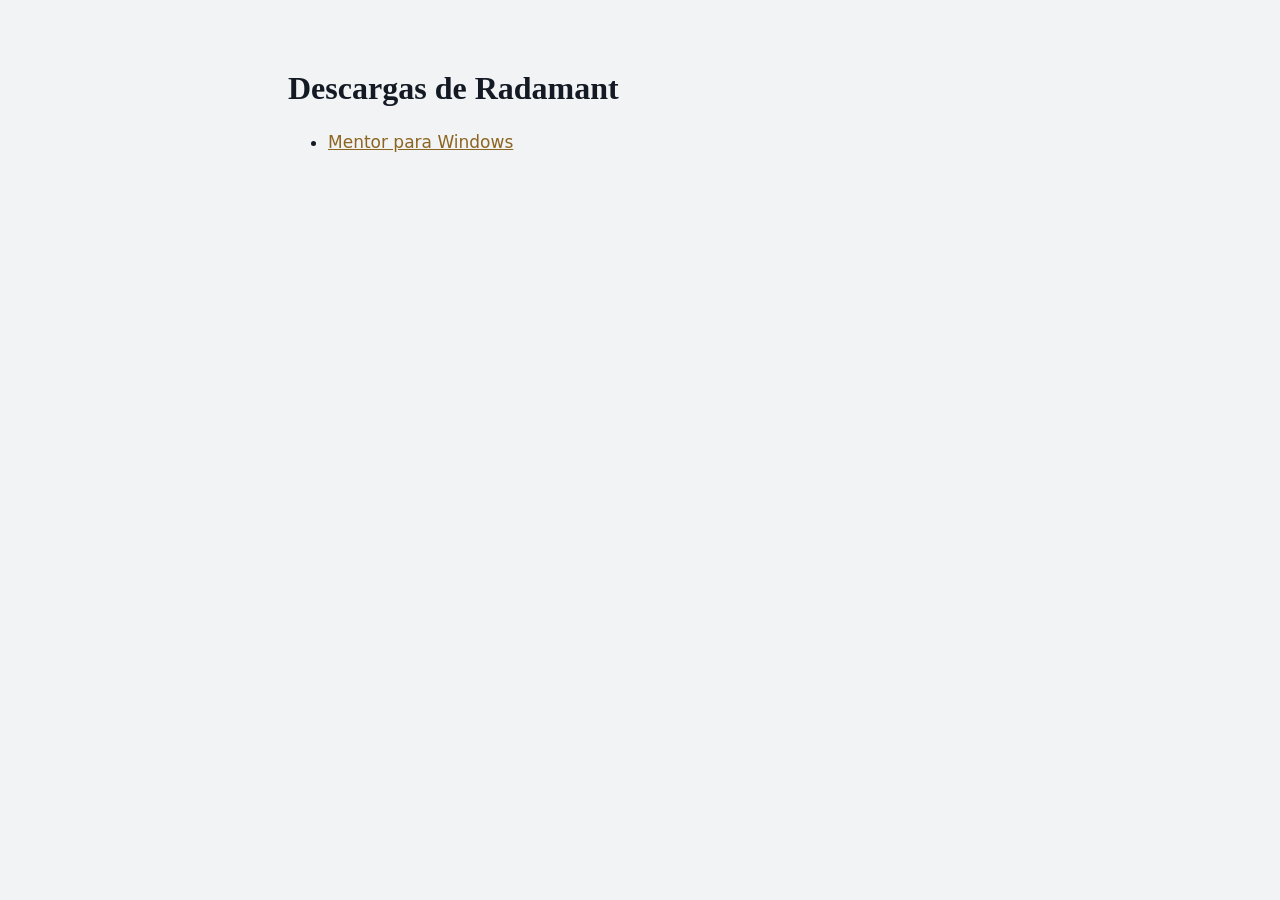
==== index.html @ 1bee1c7c "El sitio de descargas: portada y privacidad de Mentor Co-Authored-By: Claude Opus 5.5 (1M context) <" ====
<!doctype html>
<html lang="es">
<head>
  <meta charset="utf-8">
  <meta name="viewport" content="width=device-width, initial-scale=1">
  <title>Descargas de Radamant</title>
  <style>
    :root { --paper: #F1F3F5; --ink: #131A24; --accent: #8C6520; color-scheme: light dark; }
    @media (prefers-color-scheme: dark) { :root { --paper: #0F141A; --ink: #E7EBEF; --accent: #D8AF61; } }
    body { margin: 0; background: var(--paper); color: var(--ink); font: 1.0625rem/1.6 "IBM Plex Sans", "Segoe UI", system-ui, sans-serif; }
    main { max-width: 44rem; margin: 0 auto; padding: 3rem 1rem; }
    h1 { font: 600 2rem/1.2 "Newsreader", "Iowan Old Style", Georgia, serif; }
    a { color: var(--accent); }
  </style>
</head>
<body>
  <main>
    <h1>Descargas de Radamant</h1>
    <ul><li><a href="mentor/">Mentor para Windows</a></li></ul>
  </main>
</body>
</html>
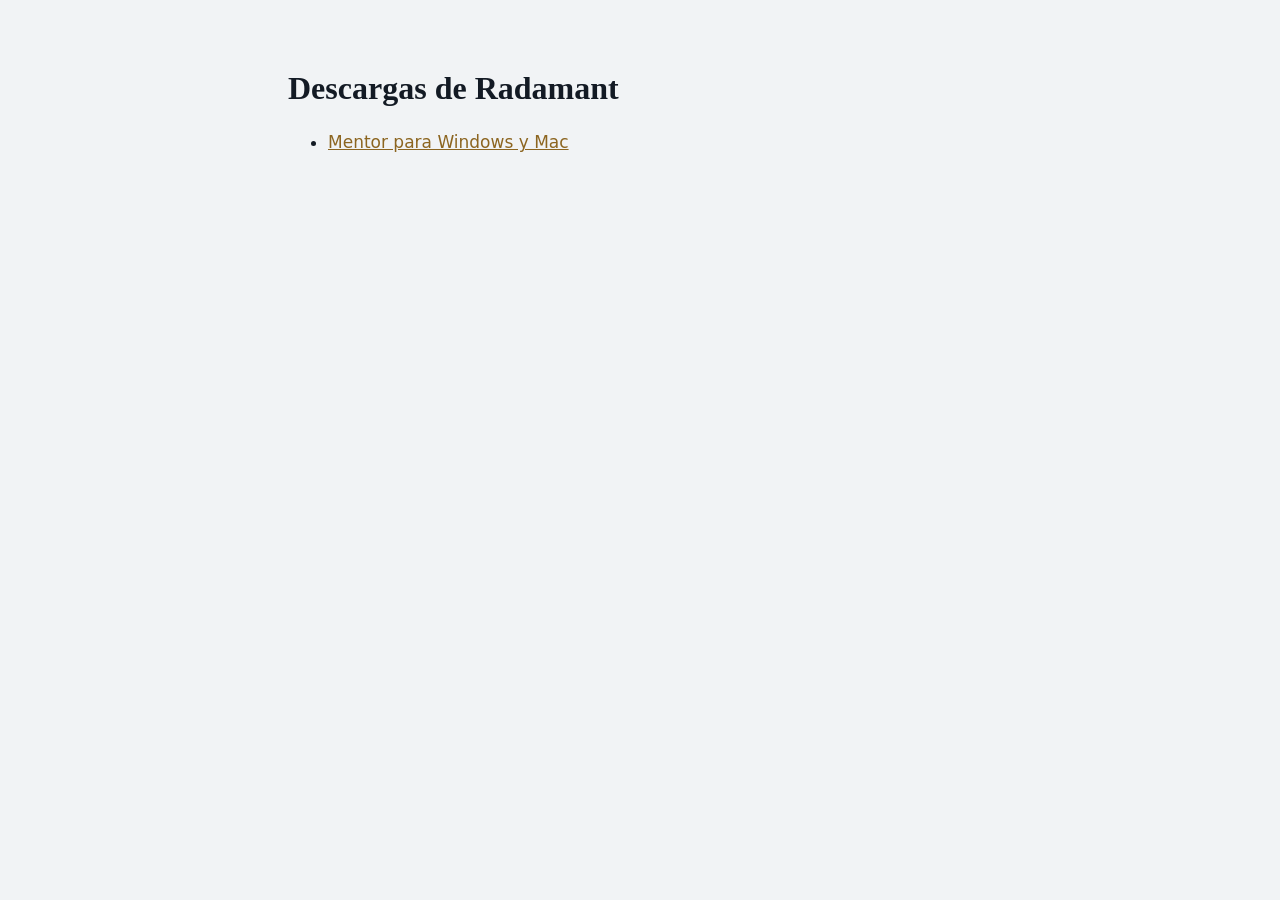
==== commit 48fe2c20: "Mentor 0.15.0: también para Mac Co-Authored-By: Claude Opus 5.5 (1M context) <noreply@anthropic.com>" ====
--- a/index.html
+++ b/index.html
@@ -16,7 +16,7 @@
 <body>
   <main>
     <h1>Descargas de Radamant</h1>
-    <ul><li><a href="mentor/">Mentor para Windows</a></li></ul>
+    <ul><li><a href="mentor/">Mentor para Windows y Mac</a></li></ul>
   </main>
 </body>
 </html>
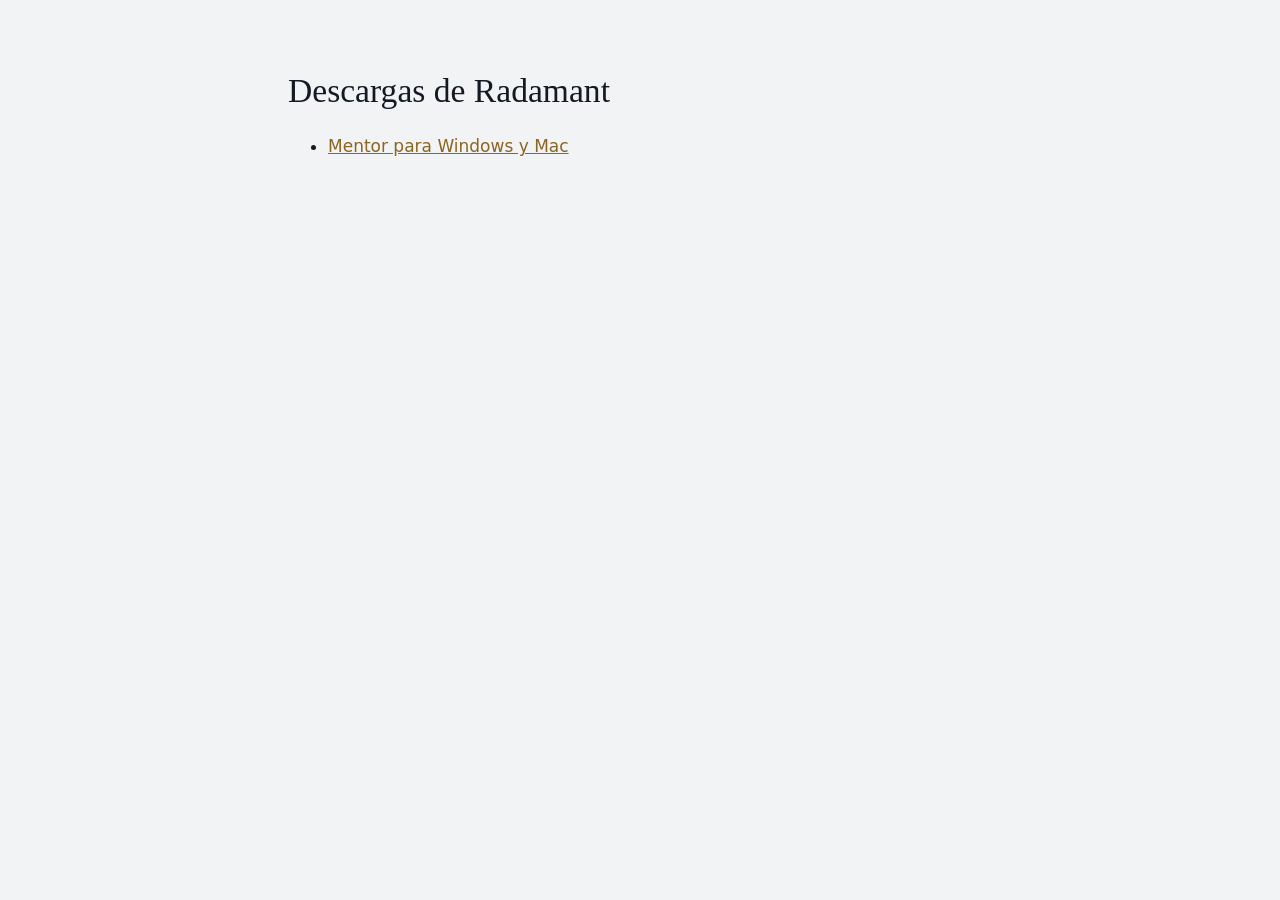
==== commit 99a11f4e: "Portada: Marcellus en el titular, con las letras del sitio Co-Authored-By: Claude Opus 5.5 <noreply@" ====
--- a/index.html
+++ b/index.html
@@ -4,12 +4,13 @@
   <meta charset="utf-8">
   <meta name="viewport" content="width=device-width, initial-scale=1">
   <title>Descargas de Radamant</title>
+  <link rel="stylesheet" href="/fuentes/letras.css">
   <style>
     :root { --paper: #F1F3F5; --ink: #131A24; --accent: #8C6520; color-scheme: light dark; }
     @media (prefers-color-scheme: dark) { :root { --paper: #0F141A; --ink: #E7EBEF; --accent: #D8AF61; } }
     body { margin: 0; background: var(--paper); color: var(--ink); font: 1.0625rem/1.6 "IBM Plex Sans", "Segoe UI", system-ui, sans-serif; }
     main { max-width: 44rem; margin: 0 auto; padding: 3rem 1rem; }
-    h1 { font: 600 2rem/1.2 "Newsreader", "Iowan Old Style", Georgia, serif; }
+    h1 { font: 400 2.1rem/1.2 "Marcellus", Optima, Candara, Georgia, serif; }
     a { color: var(--accent); }
   </style>
 </head>
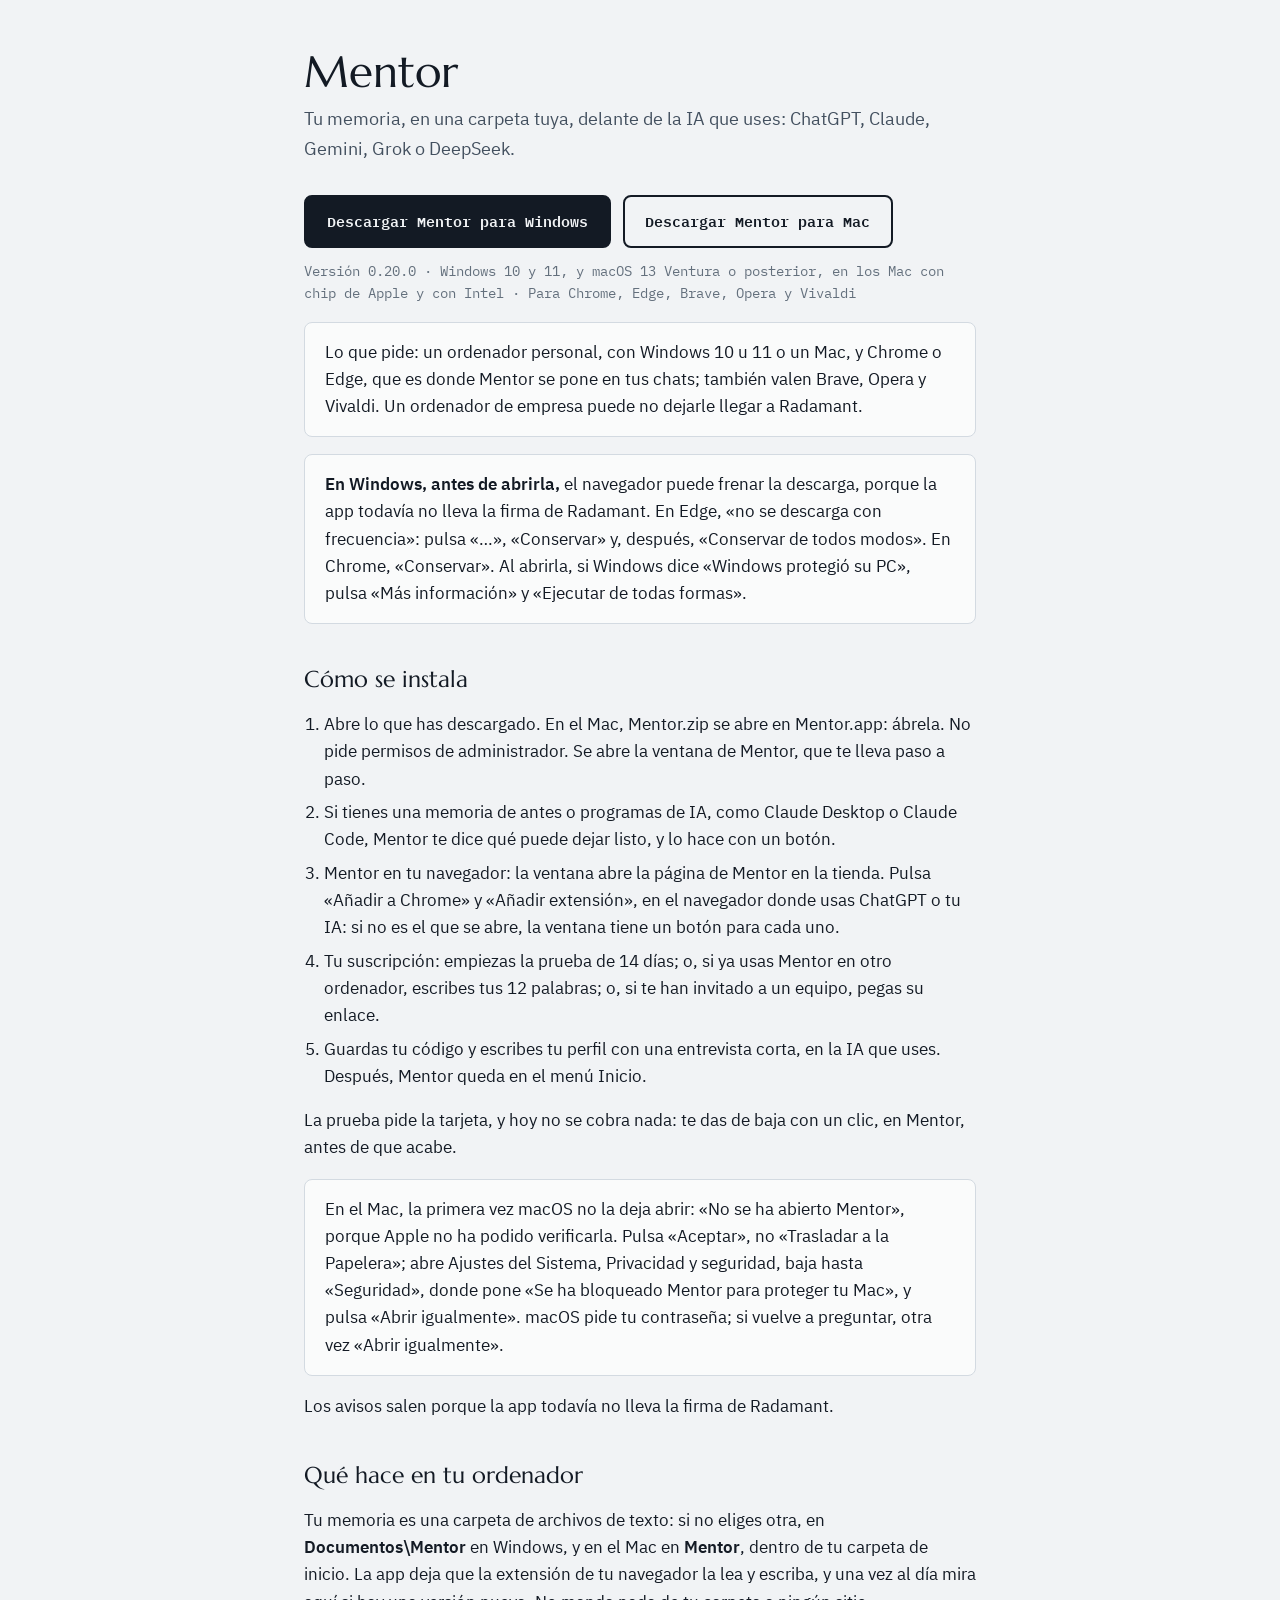
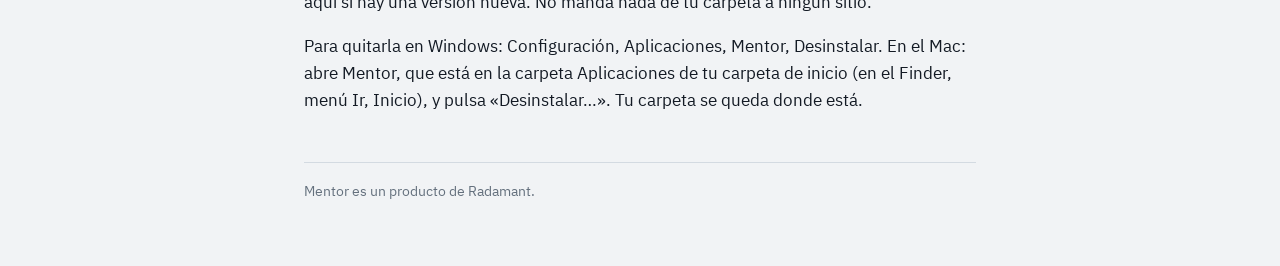
==== commit bfea5389: "Portada: lleva a la página de Mentor Co-Authored-By: Claude Opus 5.5 <noreply@anthropic.com>" ====
--- a/index.html
+++ b/index.html
@@ -3,21 +3,19 @@
 <head>
   <meta charset="utf-8">
   <meta name="viewport" content="width=device-width, initial-scale=1">
-  <title>Descargas de Radamant</title>
+  <title>Mentor, de Radamant</title>
+  <meta http-equiv="refresh" content="0; url=mentor/">
+  <link rel="canonical" href="mentor/">
+  <link rel="icon" href="mentor/icono.svg" type="image/svg+xml">
   <link rel="stylesheet" href="/fuentes/letras.css">
-  <style>
-    :root { --paper: #F1F3F5; --ink: #131A24; --accent: #8C6520; color-scheme: light dark; }
-    @media (prefers-color-scheme: dark) { :root { --paper: #0F141A; --ink: #E7EBEF; --accent: #D8AF61; } }
-    body { margin: 0; background: var(--paper); color: var(--ink); font: 1.0625rem/1.6 "IBM Plex Sans", "Segoe UI", system-ui, sans-serif; }
-    main { max-width: 44rem; margin: 0 auto; padding: 3rem 1rem; }
-    h1 { font: 400 2.1rem/1.2 "Marcellus", Optima, Candara, Georgia, serif; }
-    a { color: var(--accent); }
-  </style>
+  <link rel="stylesheet" href="mentor/mentor.css">
 </head>
 <body>
-  <main>
-    <h1>Descargas de Radamant</h1>
-    <ul><li><a href="mentor/">Mentor para Windows y Mac</a></li></ul>
+  <main class="documento">
+    <div class="contenedor estrecho">
+      <h1>Mentor, de Radamant</h1>
+      <p><a href="mentor/">Ir a la página de Mentor</a>: tu memoria, en una carpeta tuya, delante de la IA que uses.</p>
+    </div>
   </main>
 </body>
 </html>
--- a/fuentes/letras.css
+++ b/fuentes/letras.css
@@ -0,0 +1,12 @@
+/* Las letras de Radamant, servidas desde el propio sitio: ningún tercero ve
+   la IP de quien visita. Las tres son SIL OFL; su licencia, al lado. Las dos
+   licencias reservan su nombre («Marcellus», «Plex»): una letra recortada o
+   cambiada no puede llevarlo. Por eso van sin tocar: IBM Plex, los recortes
+   en latín que publica la propia IBM (fonts/split/woff2/*-Latin1.woff2 de su
+   versión 1.1.0 la Sans y 2.5.0 la Mono), y Marcellus entera, de Google Fonts,
+   solo pasada a woff2. Lo vigila letras_test.go. */
+@font-face { font-family: "Marcellus"; font-weight: 400; font-style: normal; font-display: swap; src: url("marcellus-400.woff2") format("woff2"); }
+@font-face { font-family: "IBM Plex Sans"; font-weight: 400; font-style: normal; font-display: swap; src: url("plex-sans-400.woff2") format("woff2"); }
+@font-face { font-family: "IBM Plex Sans"; font-weight: 600; font-style: normal; font-display: swap; src: url("plex-sans-600.woff2") format("woff2"); }
+@font-face { font-family: "IBM Plex Mono"; font-weight: 400; font-style: normal; font-display: swap; src: url("plex-mono-400.woff2") format("woff2"); }
+@font-face { font-family: "IBM Plex Mono"; font-weight: 600; font-style: normal; font-display: swap; src: url("plex-mono-600.woff2") format("woff2"); }
--- a/mentor/mentor.css
+++ b/mentor/mentor.css
@@ -0,0 +1,149 @@
+/* Lo escribe herramientas/publicar: los colores, de marca/aspecto.json, y lo demás, de herramientas/publicar/mentor.css. Aquí no se cambia. */
+:root {
+  --acento: #6FA8A0;
+  --acento-tenue: #5E958E;
+  --borde: #5B7183;
+  --boton: #3B7770;
+  --boton-pulsado: #32665F;
+  --linea: #283542;
+  --mal: #E8897D;
+  --maquina: #7DB4AC;
+  --maquina-fondo: #132429;
+  --noche: #131B23;
+  --papel: #10161C;
+  --sobre-boton: #FFFFFF;
+  --superficie: #17202A;
+  --tinta: #E2E8EE;
+  --tinta-suave: #A3AFBB;
+  --tinta-tenue: #7F8C99;
+  --icono-noche: #16181B;
+  --icono-acento: #BC9E66;
+}
+
+/* Lo común de las páginas de Mentor (M12). Los colores no van aquí: el
+   generador (herramientas/publicar) pone delante los de la paleta de serie y
+   los del logo, desde marca/aspecto.json, que es donde se cambian. Siempre en
+   oscuro, como la app. Marcellus solo en los titulares, y solo a 400, que es
+   el único grosor que tiene; el texto, en IBM Plex Sans, y botones, fechas y
+   archivos, en IBM Plex Mono. Las letras, del propio sitio (/fuentes/). */
+
+:root {
+  --display: "Marcellus", Optima, Candara, Georgia, serif;
+  --texto: "IBM Plex Sans", "Segoe UI", system-ui, -apple-system, sans-serif;
+  --mono: "IBM Plex Mono", ui-monospace, "SFMono-Regular", Menlo, Consolas, monospace;
+  --ancho: 68rem;
+  --estrecho: 44rem;
+  color-scheme: dark;
+}
+
+* { box-sizing: border-box; }
+html { -webkit-text-size-adjust: 100%; scroll-behavior: smooth; }
+@media (prefers-reduced-motion: reduce) { html { scroll-behavior: auto; } }
+body { margin: 0; background: var(--papel); color: var(--tinta); font: 1.0625rem/1.65 var(--texto); overflow-wrap: break-word; }
+img { max-width: 100%; height: auto; }
+a { color: var(--acento); text-underline-offset: .18em; }
+a:hover { color: var(--maquina); }
+:focus-visible { outline: 2px solid var(--acento); outline-offset: 3px; border-radius: 4px; }
+h1, h2, h3 { font-family: var(--display); font-weight: 400; letter-spacing: .005em; }
+h1 { font: 400 clamp(2.3rem, 6.2vw, 3.9rem)/1.08 var(--display); margin: 0 0 1.1rem; }
+h2 { font: 400 clamp(1.65rem, 3.6vw, 2.35rem)/1.18 var(--display); margin: 0 0 .9rem; }
+h3 { font: 400 1.3rem/1.3 var(--display); margin: 0 0 .45rem; }
+p { margin: 0 0 1rem; }
+strong { font-weight: 600; }
+code, .mono { font-family: var(--mono); font-size: .92em; }
+code { background: var(--superficie); border: 1px solid var(--linea); border-radius: 5px; padding: .05em .35em; }
+
+.contenedor { max-width: var(--ancho); margin: 0 auto; padding: 0 1rem; }
+.estrecho { max-width: var(--estrecho); }
+@media (min-width: 40rem) { .contenedor { padding: 0 1.5rem; } }
+
+/* La cabecera: la M en latón y el nombre, y lo de la página. */
+.cabecera { border-bottom: 1px solid var(--linea); background: var(--noche); }
+.cabecera .contenedor { display: flex; align-items: center; gap: 1rem; min-height: 3.75rem; }
+.marca { display: inline-flex; align-items: center; gap: .6rem; color: var(--tinta); text-decoration: none; margin-right: auto; }
+.marca:hover { color: var(--tinta); }
+.sello { width: 2rem; height: 2rem; border-radius: .5rem; background: var(--icono-noche); border: 1px solid var(--linea); display: grid; place-items: center; flex: none; }
+.sello img { width: 1.3rem; height: auto; display: block; }
+.marca .nombre { font: 400 1.45rem/1 var(--display); }
+.menu { display: none; gap: 1.4rem; font-size: .95rem; }
+.menu a { color: var(--tinta-suave); text-decoration: none; }
+.menu a:hover { color: var(--tinta); }
+@media (min-width: 52rem) { .menu { display: flex; } }
+
+/* Los botones: el principal, lleno; los demás, con su borde. */
+.boton { display: inline-flex; align-items: center; justify-content: center; gap: .5rem; padding: .75rem 1.2rem; border-radius: .6rem; border: 1px solid var(--borde);
+  color: var(--tinta); background: transparent; font: 600 .95rem/1.3 var(--mono); text-decoration: none; cursor: pointer; text-align: center; }
+.boton:hover { color: var(--tinta); background: color-mix(in srgb, var(--borde) 22%, transparent); }
+.boton.principal { background: var(--boton); border-color: var(--boton); color: var(--sobre-boton); }
+.boton.principal:hover { background: var(--boton-pulsado); border-color: var(--boton-pulsado); color: var(--sobre-boton); }
+.boton.pequeno { padding: .45rem .8rem; font-size: .85rem; }
+.botones { display: flex; flex-wrap: wrap; gap: .75rem; margin: 0 0 1rem; }
+
+/* Las secciones. */
+.seccion { padding: 3.5rem 0; border-top: 1px solid var(--linea); }
+@media (min-width: 52rem) { .seccion { padding: 5rem 0; } }
+.entradilla { color: var(--tinta-suave); font-size: 1.12rem; max-width: var(--estrecho); }
+.etiqueta { font: 500 .78rem/1.5 var(--mono); letter-spacing: .09em; text-transform: uppercase; color: var(--maquina); margin: 0 0 .6rem; }
+.nota { color: var(--tinta-suave); font-size: .95rem; }
+.letra-menuda { color: var(--tinta-tenue); font: .85rem/1.6 var(--mono); }
+.rejilla { display: grid; gap: 1rem; }
+@media (min-width: 40rem) { .rejilla.dos { grid-template-columns: repeat(2, 1fr); } }
+@media (min-width: 52rem) { .rejilla.tres { grid-template-columns: repeat(3, 1fr); } .rejilla.cuatro { grid-template-columns: repeat(2, 1fr); } }
+@media (min-width: 64rem) { .rejilla.cuatro { grid-template-columns: repeat(4, 1fr); } }
+.ficha { background: var(--superficie); border: 1px solid var(--linea); border-radius: .9rem; padding: 1.25rem; }
+.ficha p:last-child { margin-bottom: 0; }
+
+/* Lo que se ve de Mentor, dibujado con sus textos de verdad: un archivo de
+   la carpeta, la caja de un chat y las tarjetas de Mentor en las webs, con
+   los mismos colores que extension/pagina/avisos.js. */
+.archivo { background: var(--superficie); border: 1px solid var(--linea); border-radius: .8rem; overflow: hidden; text-align: left; }
+.archivo .ruta { display: flex; justify-content: space-between; gap: 1rem; padding: .55rem .9rem; border-bottom: 1px solid var(--linea); background: var(--noche);
+  font: .78rem/1.5 var(--mono); color: var(--tinta-tenue); }
+.archivo pre { margin: 0; padding: .9rem; font: .8rem/1.65 var(--mono); color: var(--tinta); white-space: pre-wrap; overflow-wrap: anywhere; }
+.archivo .titulo { color: var(--tinta-suave); }
+.archivo .fecha { color: var(--tinta); font-weight: 600; }
+.archivo .frase { color: var(--maquina); font-style: italic; }
+.archivo .comentario { color: var(--tinta-tenue); }
+.archivo ul { list-style: none; margin: 0; padding: .4rem .9rem .8rem; }
+.archivo li { display: flex; justify-content: space-between; gap: 1rem; padding: .45rem 0; border-bottom: 1px solid var(--linea); font-size: .92rem; }
+.archivo li:last-child { border-bottom: 0; }
+.archivo li .mono { color: var(--tinta); white-space: nowrap; }
+.archivo li span:last-child { color: var(--tinta-suave); text-align: right; }
+
+.chat { background: var(--noche); border: 1px solid var(--linea); border-radius: 1.1rem; padding: .9rem 1rem; color: var(--tinta-suave); font-size: .85rem; line-height: 1.5; }
+.chat .enviar { display: flex; justify-content: flex-end; margin-top: .6rem; }
+.chat .enviar span { font: .75rem/1 var(--mono); border: 1px solid var(--linea); border-radius: .4rem; padding: .35rem .6rem; color: var(--tinta-tenue); }
+
+.tarjeta { background: var(--superficie); color: var(--tinta); border: 1px solid var(--linea); border-radius: 12px; padding: 11px 13px; box-shadow: 0 10px 28px rgba(0, 0, 0, .35);
+  font-size: 14px; line-height: 1.45; display: flex; flex-wrap: wrap; gap: 10px; align-items: center; text-align: left; }
+.tarjeta .texto { flex: 1 1 12rem; }
+.tarjeta .firma { color: var(--tinta-suave); font: 12px/1.4 var(--mono); display: block; margin-top: 2px; }
+.tarjeta.maquina { background: var(--maquina-fondo); border-left: 2px solid var(--maquina); border-radius: 0 12px 12px 0; }
+.tarjeta .que { display: block; font: 500 10.5px/1.5 var(--mono); letter-spacing: .09em; text-transform: uppercase; color: var(--maquina); margin-bottom: 2px; }
+.tarjeta .acciones { display: flex; gap: 6px; }
+.tarjeta .b { font: 500 12.5px/1.3 var(--mono); border-radius: 9px; padding: 5px 10px; border: 1px solid var(--borde); color: var(--tinta); white-space: nowrap; }
+.tarjeta .b.principal { background: var(--boton); border-color: var(--boton); color: var(--sobre-boton); }
+.tarjeta .b.cerrar { border-color: var(--linea); color: var(--tinta-tenue); }
+
+/* El pie, con lo que pide Paddle a la vista: condiciones, reembolsos y
+   privacidad, y lo demás. */
+.pie { border-top: 1px solid var(--linea); background: var(--noche); padding: 2.5rem 0 3rem; margin-top: 0; color: var(--tinta-suave); font-size: .92rem; }
+.pie nav { display: flex; flex-wrap: wrap; gap: .6rem 1.5rem; margin: 0 0 1.25rem; }
+.pie nav a { color: var(--tinta); text-decoration: none; }
+.pie nav a:hover { color: var(--acento); text-decoration: underline; }
+.pie p { margin: 0 0 .4rem; }
+
+/* Las páginas de texto: condiciones, reembolsos, privacidad, formato. */
+.documento { padding: 2.75rem 0 4rem; }
+.documento h1 { font-size: clamp(2rem, 5vw, 2.8rem); }
+.documento h2 { font-size: clamp(1.35rem, 3vw, 1.65rem); margin: 2.5rem 0 .75rem; }
+.documento h3 { margin: 1.75rem 0 .5rem; }
+.documento li { margin: .35rem 0; }
+.documento ol, .documento ul { padding-left: 1.3rem; }
+.borrador { border: 1px dashed var(--borde); border-radius: .7rem; padding: .8rem 1rem; color: var(--tinta-suave); font-size: .95rem; margin: 0 0 2rem; }
+.fecha { color: var(--tinta-tenue); font: .88rem/1.6 var(--mono); margin: 0 0 1.25rem; }
+.tabla { width: 100%; overflow-x: auto; margin: 0 0 1.25rem; }
+table { border-collapse: collapse; width: 100%; font-size: .93rem; }
+th, td { text-align: left; vertical-align: top; padding: .55rem .7rem; border-bottom: 1px solid var(--linea); }
+th { color: var(--tinta-suave); font-weight: 600; }
+pre.bloque { background: var(--superficie); border: 1px solid var(--linea); border-radius: .6rem; padding: .8rem 1rem; font: .82rem/1.6 var(--mono); white-space: pre-wrap; overflow-wrap: anywhere; }
